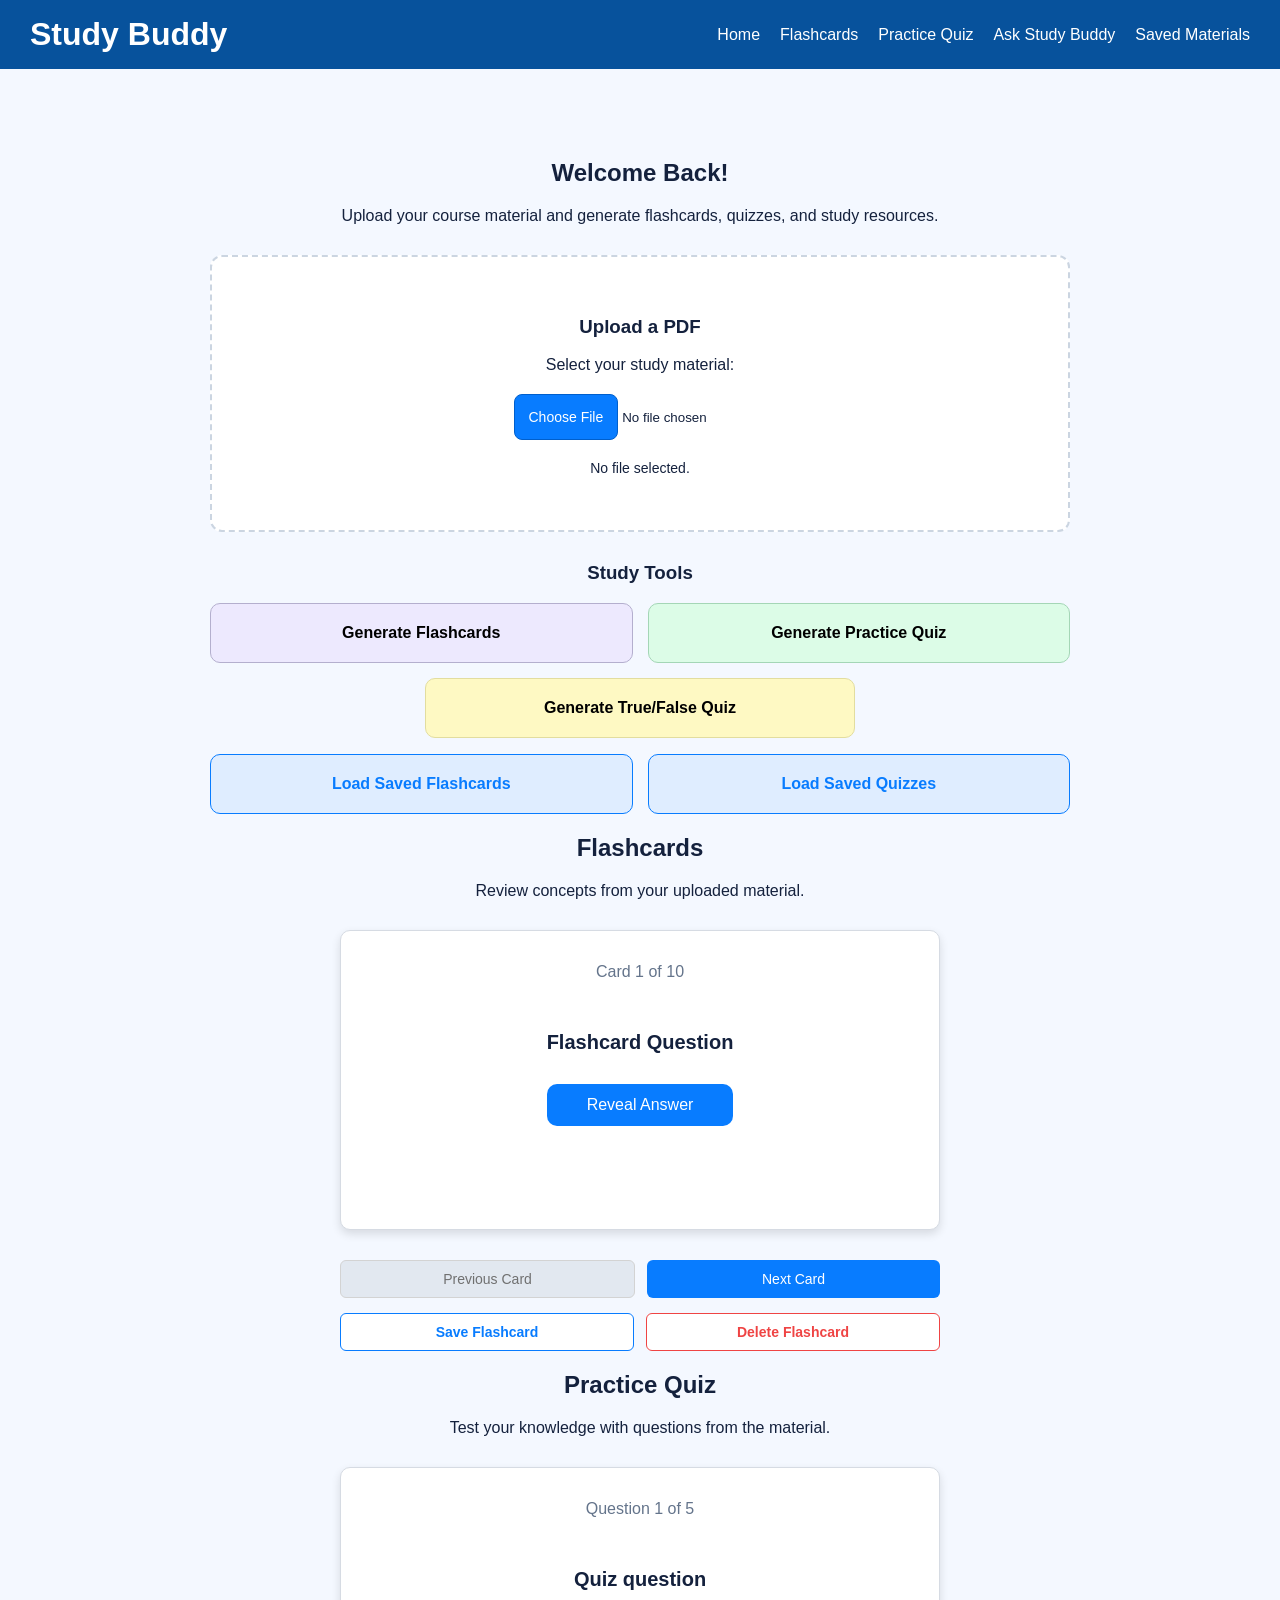
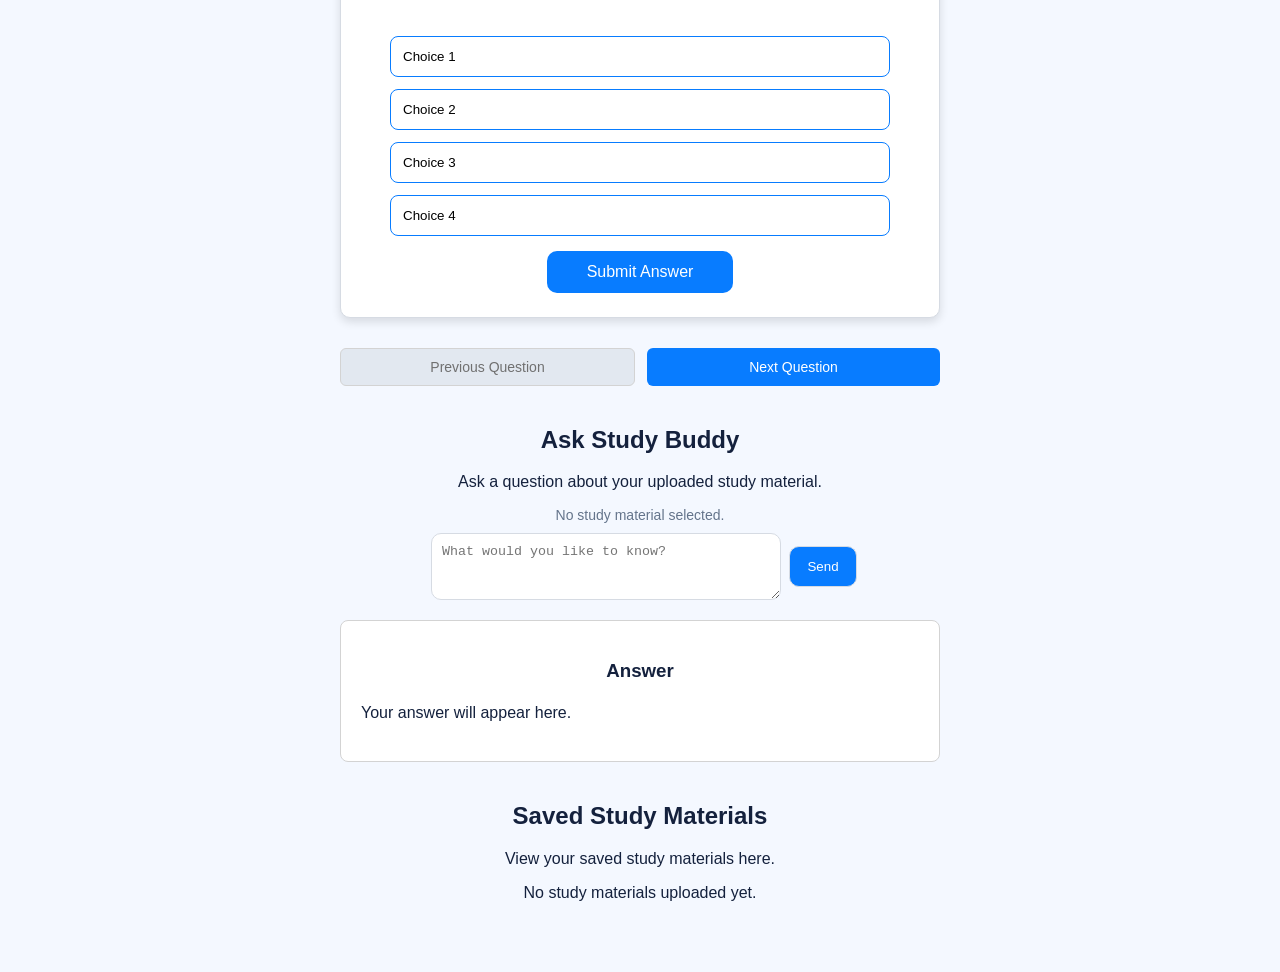
==== frontend/index.html @ 26cb4a02 "updated index, css, and app.js made it so processing section is now hidden and appears when a pdf is" ====
<!DOCTYPE html>
<html lang="en">
<!--Currently coding and testing through Visual Studio, then copying and pasting the working code-->
<!--Let me know how it looks and I'll keep working on it. Will Upload as often as I can-->
<head>
    <meta charset="UTF-8">
    <meta name="viewport"
          content="width=device-width, initial-scale=1.0">
    <title>Study Buddy</title>
    <link rel="stylesheet" href="styles.css">
    <script src="app.js" defer></script>
</head>

<body>
    <header class="site-header">
        <h1>Study Buddy</h1>

        <!--The #pages can be made into actual pages-->
        <nav aria-label="Main navigation">
            <a href="#home">Home</a>
        <a href="#flashcard-section">Flashcards</a>
        <a href="#quiz-section">Practice Quiz</a>
        <a href="#ask-section">Ask Study Buddy</a>
        <a href="#saved">Saved Materials</a>
        </nav>
    </header>

    <main class="dashboard" id="home">
        <h2>Welcome Back!</h2>
        <p>
            Upload your course material and generate
            flashcards, quizzes, and study resources.
        </p>

        <section class="upload-section">
            <h3>Upload a PDF</h3>

            <label for="pdf-upload">
                Select your study material:
            </label>

            <input
                type="file"
                id="pdf-upload"
                accept=".pdf,application/pdf"
            >

            <p id="file-status" role="status">
                No file selected.
            </p>
        </section>
        
        <section hidden id="processing-section">
            <h3>Processing Your PDF</h3>
            <p class="processing-subtitle1">Please wait while we process your document...</p>
            <p class="processing-subtitle2">This may take a few moments depending on the file size.</p>
            <div class="loading-spinner">
              
            </div>
              <ul class="processing-steps">
                <li>
                    Uploading file...
                </li>
                <li>
                    Extracting text from PDF...  
                </li>
                <li>
                    Validating content...
                </li>
                <li>
                    Finalizing...
                </li>
                </ul>
            <button hidden id="cancel-btn" type="button">
                Cancel
            </button>
        </section>

        <section class="study-tools">
            <h3>Study Tools</h3>

            <div class="tool-grid">
                <button id="flashcard-btn">
                    Generate Flashcards
                </button>

                <button id="quiz-btn">
                    Generate Practice Quiz
                </button>

                <button id="truefalse-btn">
                    Generate True/False Quiz
                </button>
            </div>
            <div class="saved-tools">
                <button id="load-flashcards-btn" type="button">
                    Load Saved Flashcards
                </button>

                <button id="load-quizzes-btn" type="button">
                    Load Saved Quizzes
                </button>
            </div>
        </section>

        <section id="flashcard-section">
            <h2>Flashcards</h2>
            <p class="flashcard-subtitle">Review concepts from your uploaded material.</p>
            <div class="flashcard-card">
                <p id="flashcard-count">Card 1 of 10</p>
                <h3 id="flashcard-question">Flashcard Question</h3>
                <p hidden id="flashcard-answer">Flashcard answer</p>
                <button id="reveal-answer-btn" type="button">
                    Reveal Answer
                </button>
            </div>
            <div class="flashcard-navigation">
                <button id="previous-card-btn" type="button">
                    Previous Card
                </button>
                <button id="next-card-btn" type="button">
                    Next Card
                </button>
            </div>
            <div class="flashcard-actions">
                <button id="save-flashcard-btn" type="button">
                    Save Flashcard
                </button>
                <button id="delete-flashcard-btn" type="button">
                    Delete Flashcard
                </button>
            </div>

        </section>

        <section id="quiz-section">
        <h2>Practice Quiz</h2>
        <p>Test your knowledge with questions from the material.</p>
        <div class="quiz-card">
            <p id="quiz-count">Question 1 of 5</p>
            <h3 id="quiz-question">Quiz question</h3>
            <div id="quiz-choices">
            <button class="quiz-choice" type="button">
                Choice 1
            </button>
            <button class="quiz-choice" type="button">
                Choice 2
            </button>
             <button class="quiz-choice" type="button">
                Choice 3
            </button>
            <button class="quiz-choice" type="button">
                Choice 4
            </button>
            </div>
            <button id="submit-quiz-btn" type="button">
                Submit Answer
            </button>
            <p hidden role ="status" id="quiz-feedback">Feedback</p>
        </div>
        <div class="quiz-navigation">
          <button id="previous-question-btn" type="button">
                Previous Question
            </button>
             <button id="next-question-btn" type="button">
                Next Question
            </button>
            </div>
    </section>


<section id="ask-section" class="question-section">
        <h2>Ask Study Buddy</h2>
        <p>Ask a question about your uploaded study material.</p>

        <input 
            type="hidden"
            id="question-material-id"  
            />

        <p id="selected-material-name" role="status">
          No study material selected.
        </p>
        <div class="question-controls">
        <label for="student-question"> </label>
        <textarea
          id="student-question"
          maxlength="2000"
          rows="3"
          placeholder="What would you like to know?"
        ></textarea>
        <button id="ask-btn" type="button">
            Send
        </button>
        </div>
        <p id="question-status" role="status"></p>
        <div class="answer-box">
          <h3>Answer</h3>
          <p id="question-answer">Your answer will appear here.</p>
        </div>
      </section>

      <section id="saved">
        <h2>Saved Study Materials</h2>
        <p>View your saved study materials here.</p>
        <div id="saved-materials-list">
          <p>No study material uploaded yet.</p>
            <button class="open-material-btn" type="button">
              Open Material
            </button>
            <button class="delete-material-btn" type="button">
              Delete Material
            </button>
          </div>
      </section>
    </main>
</body>
</html>
<!--Add sources for html, css, javascript. Source: web design textbook, book: "Coding All-in-One For Dummies", book: "Modern Web Development", website: GeeksforGeeks- HTML, CSS..., MDN web docs, Jakarta EE-->
---- frontend/styles.css ----
* {
    box-sizing: border-box;
}

body {
    margin: 0;
    font-family: Arial, sans-serif;
    background-color: #f4f8ff;
    color: #14213d;
}

/* Login and sign-in page */

.auth-page{
    display: flex;
    text-align: center;
    justify-content: center;
    align-items: center;
    height: 100vh;
    
}
.auth-shell{
    display: flex;
    flex-direction: column;
    justify-content: center;
    align-items: center;
    width: 100%;
    max-width: 1000px;
    padding: 0 20px;
    gap: 50px;
    
}
.auth-card{
    border: 1px solid #d6dbe3;
    background-color: white;
    border-radius: 10px;
    width: 400px;
    max-width: 100%;
    padding: 30px;
    text-align: center;
    box-shadow: 0 4px 10px rgba(0, 0, 0, 0.12);
}
.field{
    display: flex;
    flex-direction: column;
    padding: 16px 0;
    text-align: left;
    width: 100%;
    gap: 6px;
}
.hidden{
    display: none;
}
.field input {
    border: 1px solid #d6dbe3;
    background-color: white;
    border-radius: 10px;
    width: 100%;
    padding: 12px;
}
.password-row{
    display: flex;
    align-items: center;
    gap: 8px;
}
#password{
    border: 1px solid #d6dbe3;
    background-color: white;
    border-radius: 10px;
    flex: 1;
    padding: 12px;
}
.show-password{
    border: 1px solid #d6dbe3;
    background-color: white;
    border-radius: 10px;
    padding: 12px;
    cursor: pointer;
}
.show-password:hover{
    border: 1px solid #bcc1c8;
    background-color: #e2e8f0;
}
.primary-button{
    padding: 12px 40px;
    border: none;
    border-radius: 10px;
    background-color: #087cff;
    color: white;
    font-size: 16px;
    width: 100%;
    cursor: pointer;
}
.primary-button:hover{
    background-color: #076ce0;
    color: rgb(222, 222, 222);
}
.text-link{
    border: none;
    background-color: white;
    color: #087cff;
    cursor: pointer;
    font-size: 16px;
    padding: 0px;
}
.text-link:hover{
    text-decoration: underline;
}

/* Header and navigation */

.site-header {
    background-color: #07529c;
    color: white;
    padding: 16px 30px;

    display: flex;
    justify-content: space-between;
    align-items: center;
    flex-wrap: wrap;
    gap: 16px;
}

.site-header h1 {
    margin: 0;
}

nav {
    display: flex;
    gap: 20px;
    flex-wrap: wrap;
}

nav a {
    color: white;
    text-decoration: none;
}

nav a:hover {
    text-decoration: underline;
}

/* Main dashboard */

.dashboard {
    max-width: 900px;
    margin: 50px auto;
    padding: 20px;
    text-align: center;
}

.upload-section {
    background-color: white;
    border: 2px dashed #cbd5e1;
    border-radius: 12px;
    padding: 40px 20px;
    margin-top: 30px;
}
#pdf-upload::file-selector-button {
    background-color: #087cff;
    color: white;
    border: 1px solid #005fcc;
    border-radius: 8px;
    padding: 14px;
    font-size: 14px;
    cursor: pointer;
}
#pdf-upload::file-selector-button:hover {
    background-color: #005fcc;
    color: rgb(224, 224, 224);
}
#pdf-upload {
    display: block;
    margin: 20px auto;
    max-width: 100%;
}


/* Processing PDF Section */
#processing-section {
    background-color: white;
    border: 1px solid lightgray;
    border-radius: 8px;
    padding: 24px;
    max-width: 600px;
    margin: 20px auto;
    box-shadow: 0 4px 10px rgba(0, 0, 0, 0.12);
}
#processing-section p{
    margin: 6px;
}
.processing-subtitle1{
    font-size: 16px;
    color: black;
}
.processing-subtitle2{
    font-size: 14px;
    color: rgb(121, 121, 121);
}
.processing-steps{
    list-style-type: none;
    background-color: #f1f5f9;
    padding: 14px;
    border-radius: 8px;
    max-width: 400px;
    margin: 20px auto;
}
.processing-steps li {
    margin-bottom: 10px;
    padding: 8px;
}
#cancel-btn{
    padding: 12px 36px;
    font-weight: bold;
    font-size: 14px;
    border: #93c5fd solid 2px;
    border-radius: 6px;
    background-color: #eff6ff;
    color: #087cff;
    cursor: pointer;
}
#cancel-btn:hover{
    border: #85b1e5 solid 2px;
    background-color: #c3cedc;
    color: #0a68d2;
}

/* Study tool buttons */

.study-tools {
    margin-top: 30px;
}

.tool-grid {
    display: grid;
    grid-template-columns: repeat(2, 1fr);
    gap: 15px;
}

.tool-grid button {
    padding: 20px;
    border-radius: 10px;
    font-size: 16px;
    cursor: pointer;
}

.saved-tools {
    display: grid;
    grid-template-columns: repeat(2, 1fr);
    gap: 15px;
}
.saved-tools button {
    padding: 20px;
    border: none;
    border-radius: 10px;
    background-color: #dfedff;
    border: 1px solid #087cff;
    color: #087cff;
    font-size: 16px;
    font-weight: bold;
    cursor: pointer;
    margin-top: 16px;
}
.saved-tools button:hover {
    background-color: #b2c5df;
    color: #066ce1;
}
#flashcard-btn{
    background-color: #ede9fe;
    border: 1px solid #b4afce;
    color: rgb(0, 0, 0);
    font-weight: bold;
}
#flashcard-btn:hover{
    background-color: rgb(200, 194, 225);
    color: rgb(61, 61, 61);
}
#quiz-btn{
    background-color: #dcfce7;
    border: 1px solid #a4d6b6;
    color: black;
    font-weight: bold;
}
#quiz-btn:hover{
    background-color: #add4bb;
    color: rgb(61, 61, 61);
}
#truefalse-btn{
    grid-column: 1 / -1;
    justify-self: center;
    width: 50%;
    background-color: #fef9c3;
    border: 1px solid #e2dd9f;
    color: black;
    font-weight: bold;
}
#truefalse-btn:hover{
    background-color: #e1db9c;
    color: rgb(61, 61, 61);
}


/* Disabled study tools*/
.tool-grid button:disabled{
    background-color: #cbd5e1;
    color: #64748b;
    cursor: not-allowed;
}

#file-status{
    font-size: 14px;
    margin-top: 15px;

/*Flashcard Interface and Buttons*/
}
.flashcard-card{
    background-color: white;
    border: 1px solid #d6dbe3;
    border-radius: 10px;
    box-shadow: 0 4px 10px rgba(0, 0, 0, 0.12);
    padding: 24px;
    margin: 30px auto;
    max-width: 600px;
    min-height: 300px;
    display: flex;
    flex-direction: column;
    align-items: center;
    justify-content: flex-start;
}
#flashcard-count{
    font-size: 16px;
    color: #64748b;
    margin: 8px 0 20px;
}
#flashcard-question{
    font-size: 20px;
    margin: 30px 20px;
    text-align: center;
    max-width: 100%;
    overflow-wrap: break-word;
    padding: 0 15px;
}
#reveal-answer-btn {
    padding: 12px 40px;
    border: none;
    border-radius: 10px;
    background-color: #087cff;
    color: white;
    font-size: 16px;
    cursor: pointer;
}
#reveal-answer-btn:hover{
    background-color: #0767d4;
    color: rgb(203, 203, 203);
}
.flashcard-navigation{
    display: flex;
    gap: 12px;
    max-width: 600px;
    margin: 15px auto 0;
    width: 100%;
}
.flashcard-navigation button{
    flex: 1;
    padding: 10px 16px;
    border-radius: 6px;
    font-size: 14px;
    cursor: pointer;
}
#previous-card-btn{
    background-color: #e2e8f0;
    color: rgb(112, 112, 112);
    border: 1px solid lightgray;
}
#previous-card-btn:hover{
    background-color: #bbc0c7;
}
#next-card-btn{
    background-color: #087cff;
    color: white;
    border: none;
}
#next-card-btn:hover{
    background-color: #086bdd;
    color: rgb(206, 204, 204);
}
.flashcard-actions{
    display: flex;
    gap: 12px;
    max-width: 600px;
    margin: 15px auto 0;
    width: 100%;
}
.flashcard-actions button{
    flex: 1;
    padding: 10px 16px;
    border-radius: 6px;
    font-size: 14px;
    cursor: pointer;
}
#save-flashcard-btn{
    background-color: white;
    color:#087cff;
    border: #087cff solid 1px;
    font-weight: bold;
}
#save-flashcard-btn:hover{
    background-color: #087cff;
    color: white;
    border: #076ee3 solid 1px;
}
#delete-flashcard-btn{
    background-color: white;
    color: #ef4444;
    border: #ef4444 solid 1px;
    font-weight: bold;
}
#delete-flashcard-btn:hover{
    background-color: #ef4444;
    color: white;
    border: #ce3d3d solid 1px;
}

/* Quiz Interface and Buttons */

.quiz-card{
    background-color: white;
    border: 1px solid #d6dbe3;
    border-radius: 10px;
    box-shadow: 0 4px 10px rgba(0, 0, 0, 0.12);
    padding: 24px;
    margin: 30px auto;
    max-width: 600px;
    min-height: 300px;
    display: flex;
    flex-direction: column;
    align-items: center;
    justify-content: flex-start;
}
#quiz-count{
    font-size: 16px;
    color: #64748b;
    margin: 8px 0 20px;
}
#quiz-question{
    font-size: 20px;
    margin: 30px 20px;
    text-align: center;
    max-width: 100%;
    overflow-wrap: break-word;
    padding: 0 15px;
}
#quiz-choices{
    display: flex;
    flex-direction: column;
    gap: 12px;
    max-width: 600px;
    margin: 15px auto 0;

}
#submit-quiz-btn {
    padding: 12px 40px;
    border: none;
    border-radius: 10px;
    background-color: #087cff;
    color: white;
    font-size: 16px;
    cursor: pointer;
    margin: 15px auto 0;
}
#submit-quiz-btn:hover{
    color: rgb(218, 218, 218);
    background-color: #086ad8;
}
.quiz-navigation{
    display: flex;
    gap: 12px;
    max-width: 600px;
    margin: 15px auto 0;
    width: 100%;
}
.quiz-navigation button{
    flex: 1;
    padding: 10px 16px;
    border-radius: 6px;
    font-size: 14px;
    cursor: pointer;
}
#next-question-btn{
    background-color: #087cff;
    color: white;
    border: none;
}
#next-question-btn:hover{
    background-color: #086bdd;
    color: rgb(206, 204, 204);
}
#previous-question-btn{
    background-color: #e2e8f0;
    color: rgb(112, 112, 112);
    border: 1px solid lightgray;
}
#previous-question-btn:hover{
    background-color: #bbc0c7;
}

/* Quiz choices section */
.quiz-choice{
    background-color: white;
    border: 1px solid #087cff;
    border-radius: 8px;
    width: 100%;
    text-align: left;
    padding: 12px;
    cursor: pointer;
    
}
.quiz-choice:hover{
    background-color: #eff6ff;
}
.quiz-choice.selected{
    background-color: #087cff;
    color: white;
}
#quiz-feedback{
/* add correct and incorrect class on joses branch for .js */
}
#quiz-feedback.correct{
    background-color: #dcfce7;
    color: #166534;
    border: 1px solid #22c55e;
    padding: 12px;
    border-radius: 8px;
}
#quiz-feedback.incorrect{
    background-color: #fee2e2;
    color: #991b1b;
    border: 1px solid #ef4444;
    padding: 12px;
    border-radius: 8px;
}
#quiz-choices{
    width: 100%;
    max-width: 500px;
}

/* Ask Study Buddy Interface */

#ask-section{
    padding: 20px;
}
#selected-material-name{
    color: #64748b;
    font-size: 14px;
    margin: 10px 0;
}
#student-question {
    background-color: white;
    border: 1px solid #d6dbe3;
    border-radius: 10px;
    padding: 10px;
    width: 350px;
    min-height: 50px;
}
#ask-btn{
    background-color: #087cff;
    color: white;
    border: 1px solid #d6dbe3;
    border-radius: 10px;
    padding: 12px;
    width: 68px;
    min-height: 10px;
    align-items: center;
    text-align: center;
    display: flex;
    justify-content: center;
    cursor: pointer;
}
#ask-btn:hover{
    background-color: #086bdd;
    color: rgb(206, 204, 204);
}
.question-controls{
    align-items: center;
    text-align: center;
    display: flex;
    justify-content: center;
    gap: 8px;
}
.answer-box{
    background-color: white;
    border: 1px solid lightgray;
    border-radius: 8px;
    padding: 20px;
    width: 100%;
    max-width: 600px;
    margin: 20px auto 0 auto;
}
#question-answer{
    line-height: 1.5;
    overflow-wrap: break-word;
    text-align: left;
}

/* Saved Material Section */

#saved-materials-list{
    display: grid;
    grid-template-columns: auto;
    gap: 15px;
}
.saved-material {
    background-color: white;
    border: 1px solid #d6dbe3; 
    border-radius: 10px;
    padding: 20px;
    box-shadow: 0 4px 10px rgba(0, 0, 0, 0.12);
    text-align: left;
}
.saved-material button + button { /* adds a gap betwn the two buttons */
    margin-left: 8px;
}
.open-material-btn{
    background-color: #087cff;
    color: white;
    border: 1px solid #087cff;
    border-radius: 10px;
    padding: 14px;
    cursor: pointer;
}
.open-material-btn:hover{
    background-color: #086bdd;
    color: rgb(206, 204, 204);
}
.delete-material-btn{
    background-color: #ffffff;
    color: rgb(255, 0, 0);
    border: 1px solid rgb(255, 0, 0);
    border-radius: 10px;
    padding: 14px;
    cursor: pointer;
}
.delete-material-btn:hover{
    background-color: #dddddd;
    color: rgb(221, 1, 1);
}

/* Error message */
.error-message {
    background-color: #fee2e2;
    color: #991b1b;
    border: 1px solid #ef4444;
    padding: 12px;
    border-radius: 8px;
    margin-top: 12px;
}

/* Smaller screens */

@media (max-width: 600px) {
    .tool-grid {
        grid-template-columns: 1fr;
    }

    .dashboard {
        margin: 20px auto;
    }
}
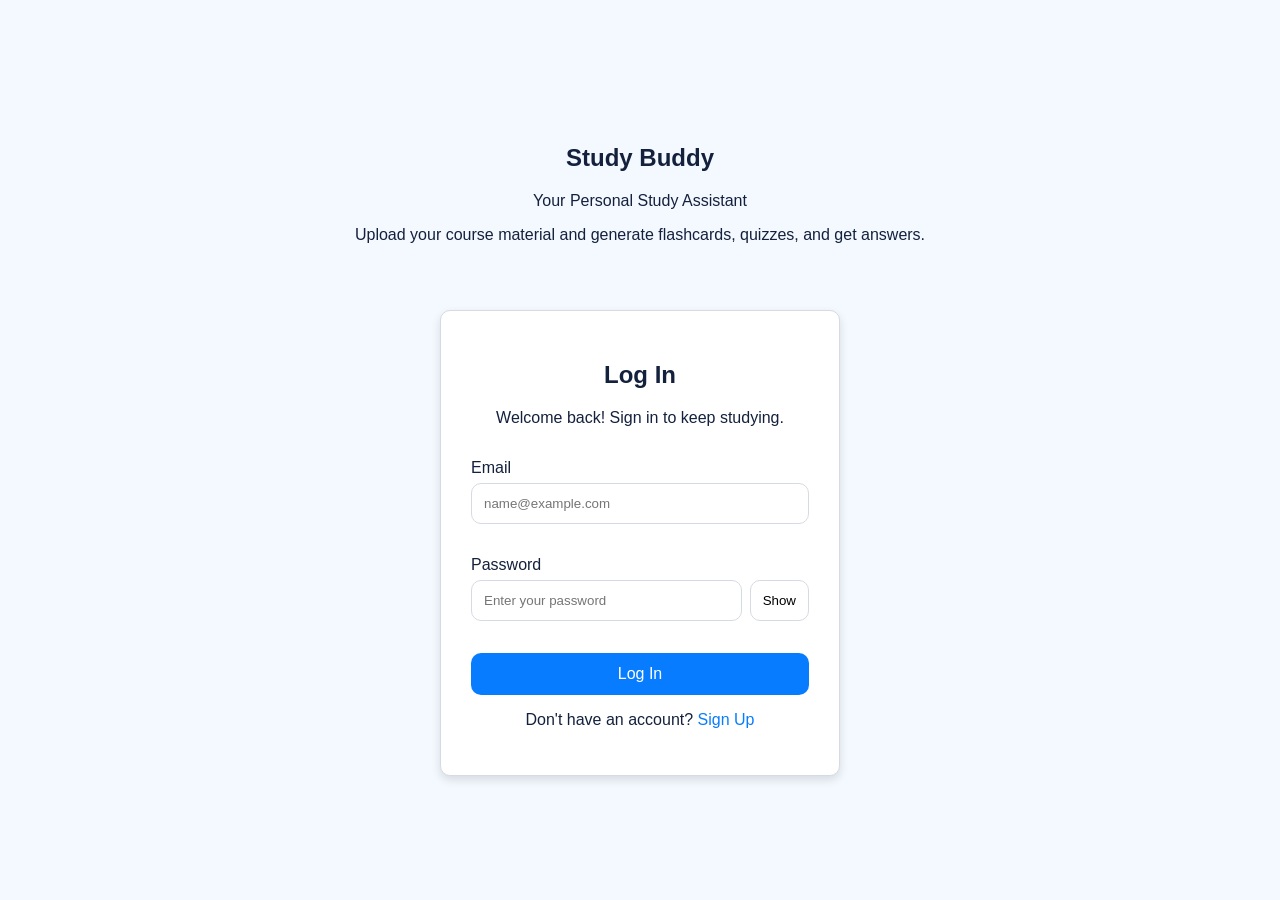
==== commit 436d2cce: "feat: change to select material" ====
--- a/frontend/index.html
+++ b/frontend/index.html
@@ -206,7 +206,7 @@
         <div id="saved-materials-list">
           <p>No study material uploaded yet.</p>
             <button class="open-material-btn" type="button">
-              Open Material
+              Select Material
             </button>
             <button class="delete-material-btn" type="button">
               Delete Material
--- a/frontend/styles.css
+++ b/frontend/styles.css
@@ -310,9 +310,9 @@
 #file-status{
     font-size: 14px;
     margin-top: 15px;
+}
 
 /*Flashcard Interface and Buttons*/
-}
 .flashcard-card{
     background-color: white;
     border: 1px solid #d6dbe3;
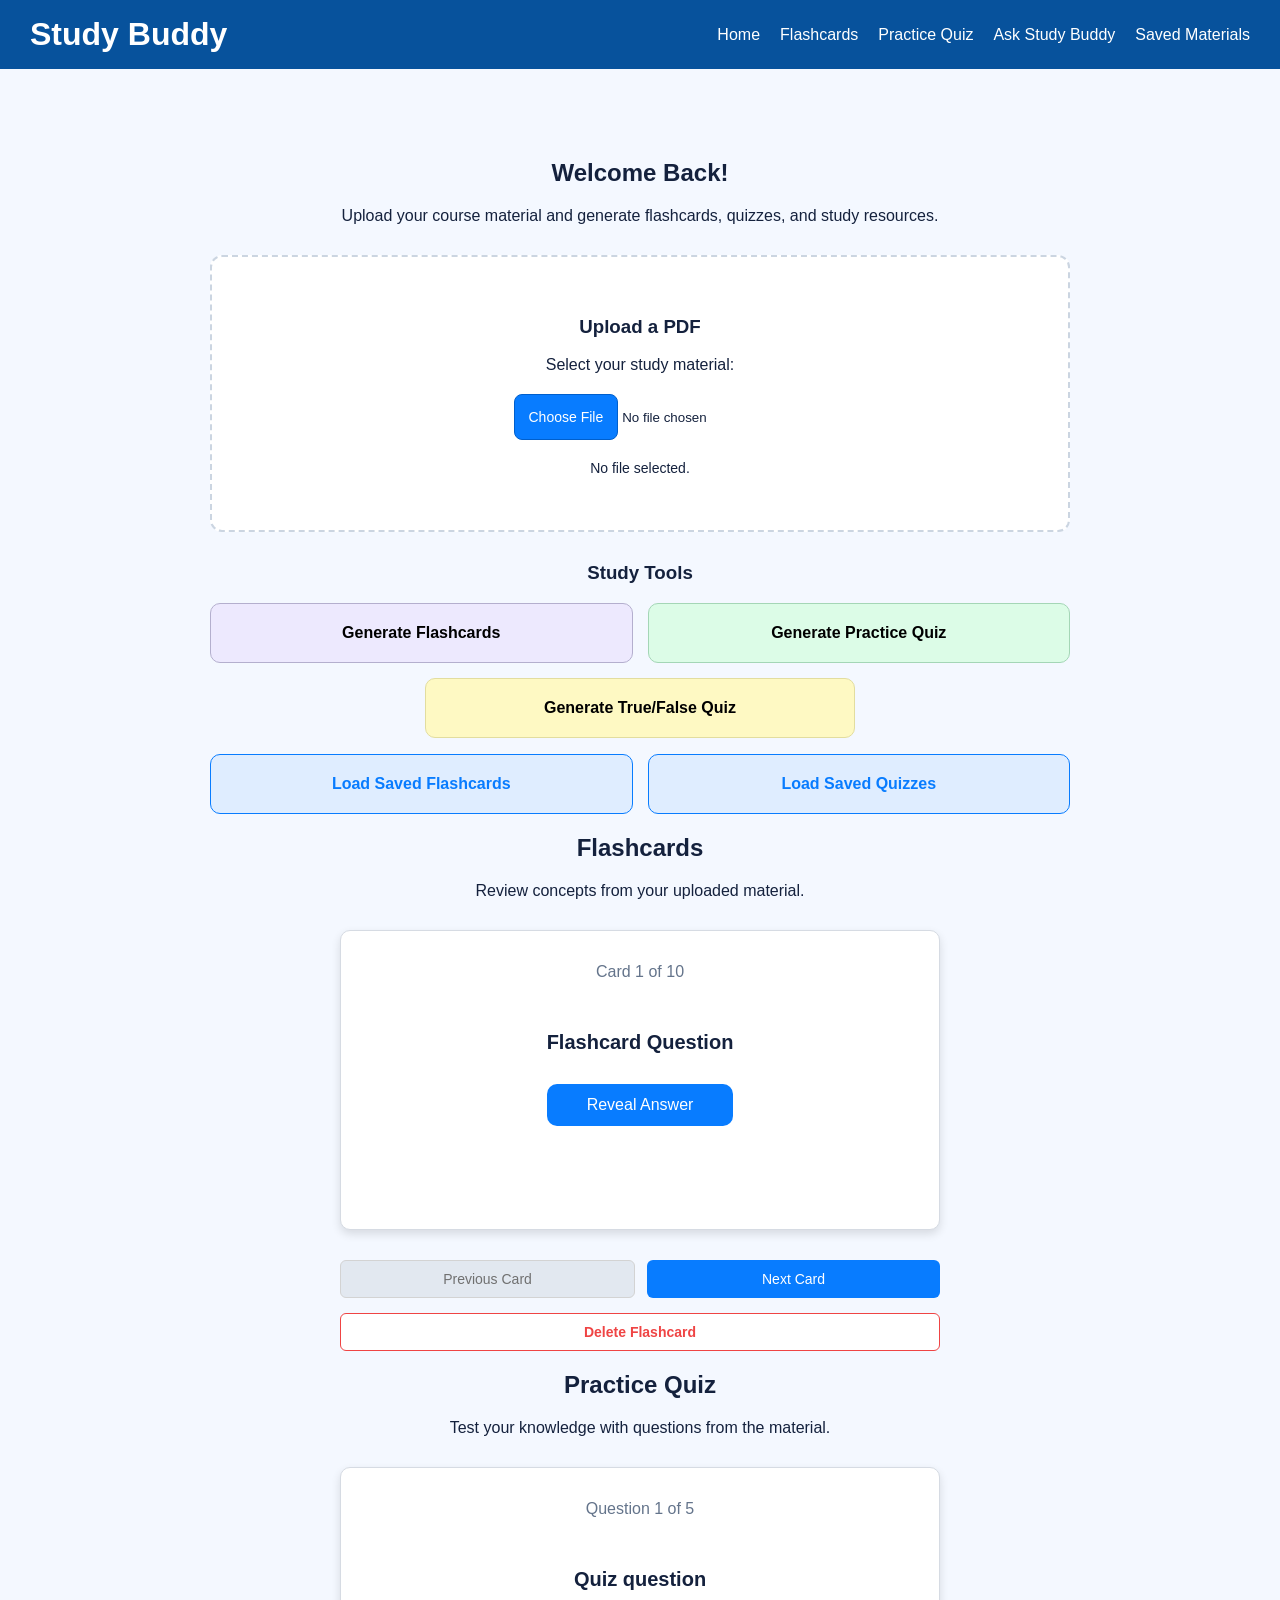
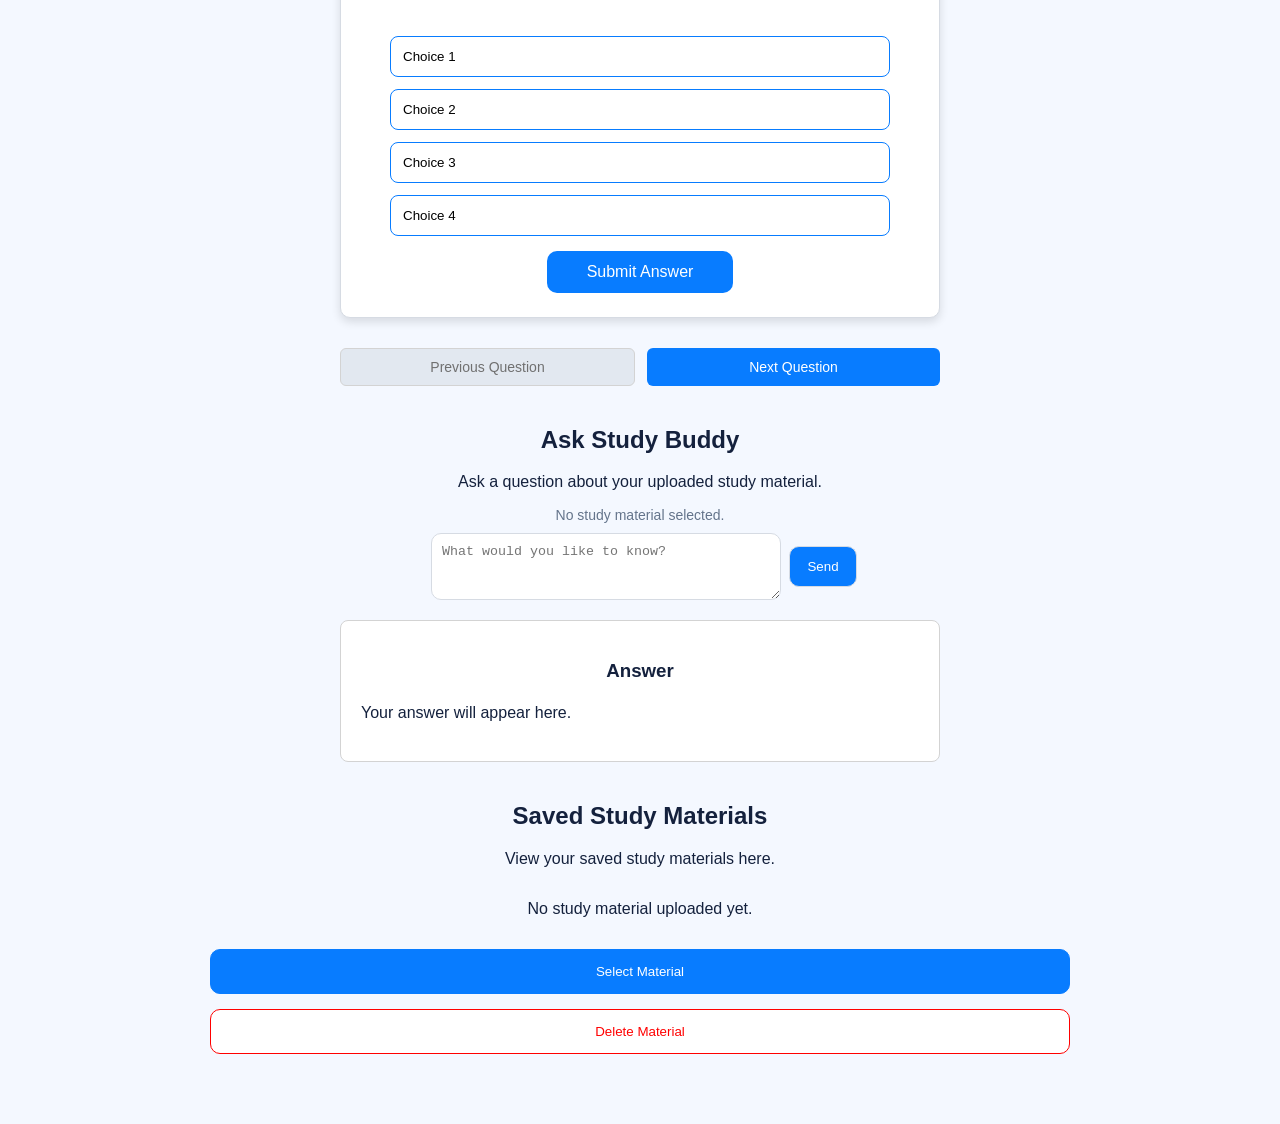
==== commit 86f9a613: "adding material id for saves" ====
--- a/frontend/index.html
+++ b/frontend/index.html
@@ -123,9 +123,9 @@
                 </button>
             </div>
             <div class="flashcard-actions">
-                <button id="save-flashcard-btn" type="button">
+             <!--  <button id="save-flashcard-btn" type="button">
                     Save Flashcard
-                </button>
+                </button> -->
                 <button id="delete-flashcard-btn" type="button">
                     Delete Flashcard
                 </button>
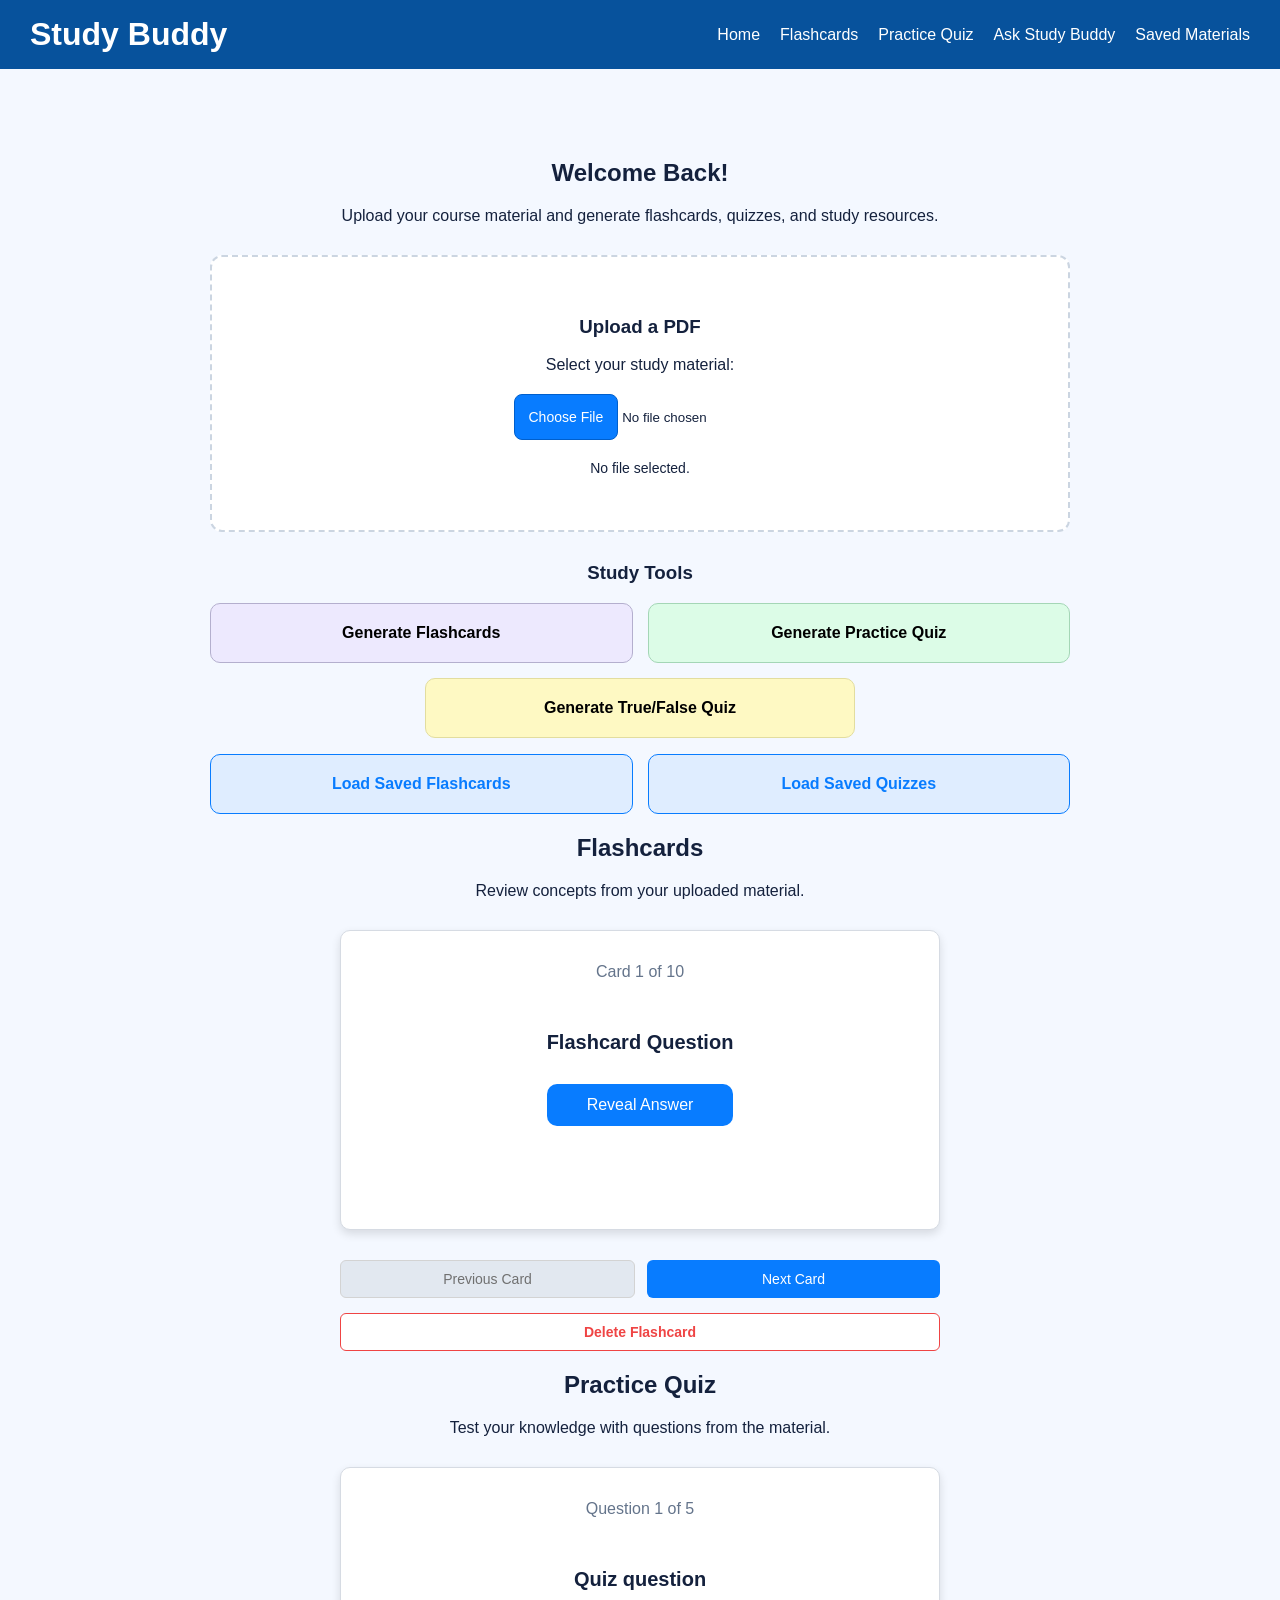
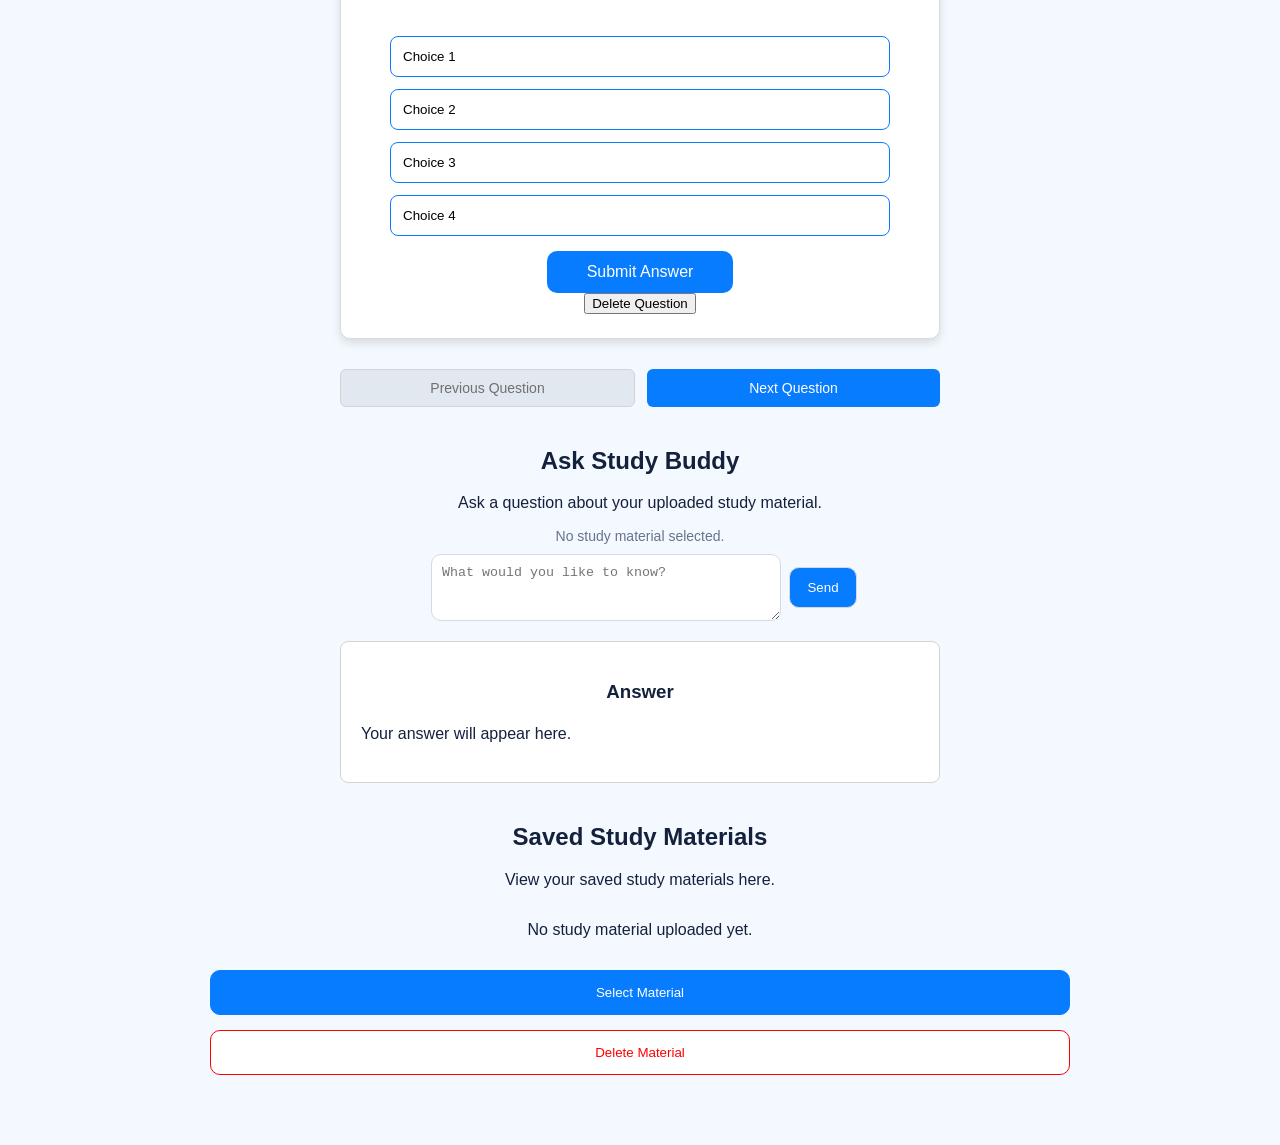
==== commit 8620fbb1: "updated delete quiz button inidividual quizzes can now be deleted" ====
--- a/frontend/index.html
+++ b/frontend/index.html
@@ -155,6 +155,9 @@
             </div>
             <button id="submit-quiz-btn" type="button">
                 Submit Answer
+            </button>
+            <button id="delete-question-btn" type="button">
+                Delete Question
             </button>
             <p hidden role ="status" id="quiz-feedback">Feedback</p>
         </div>
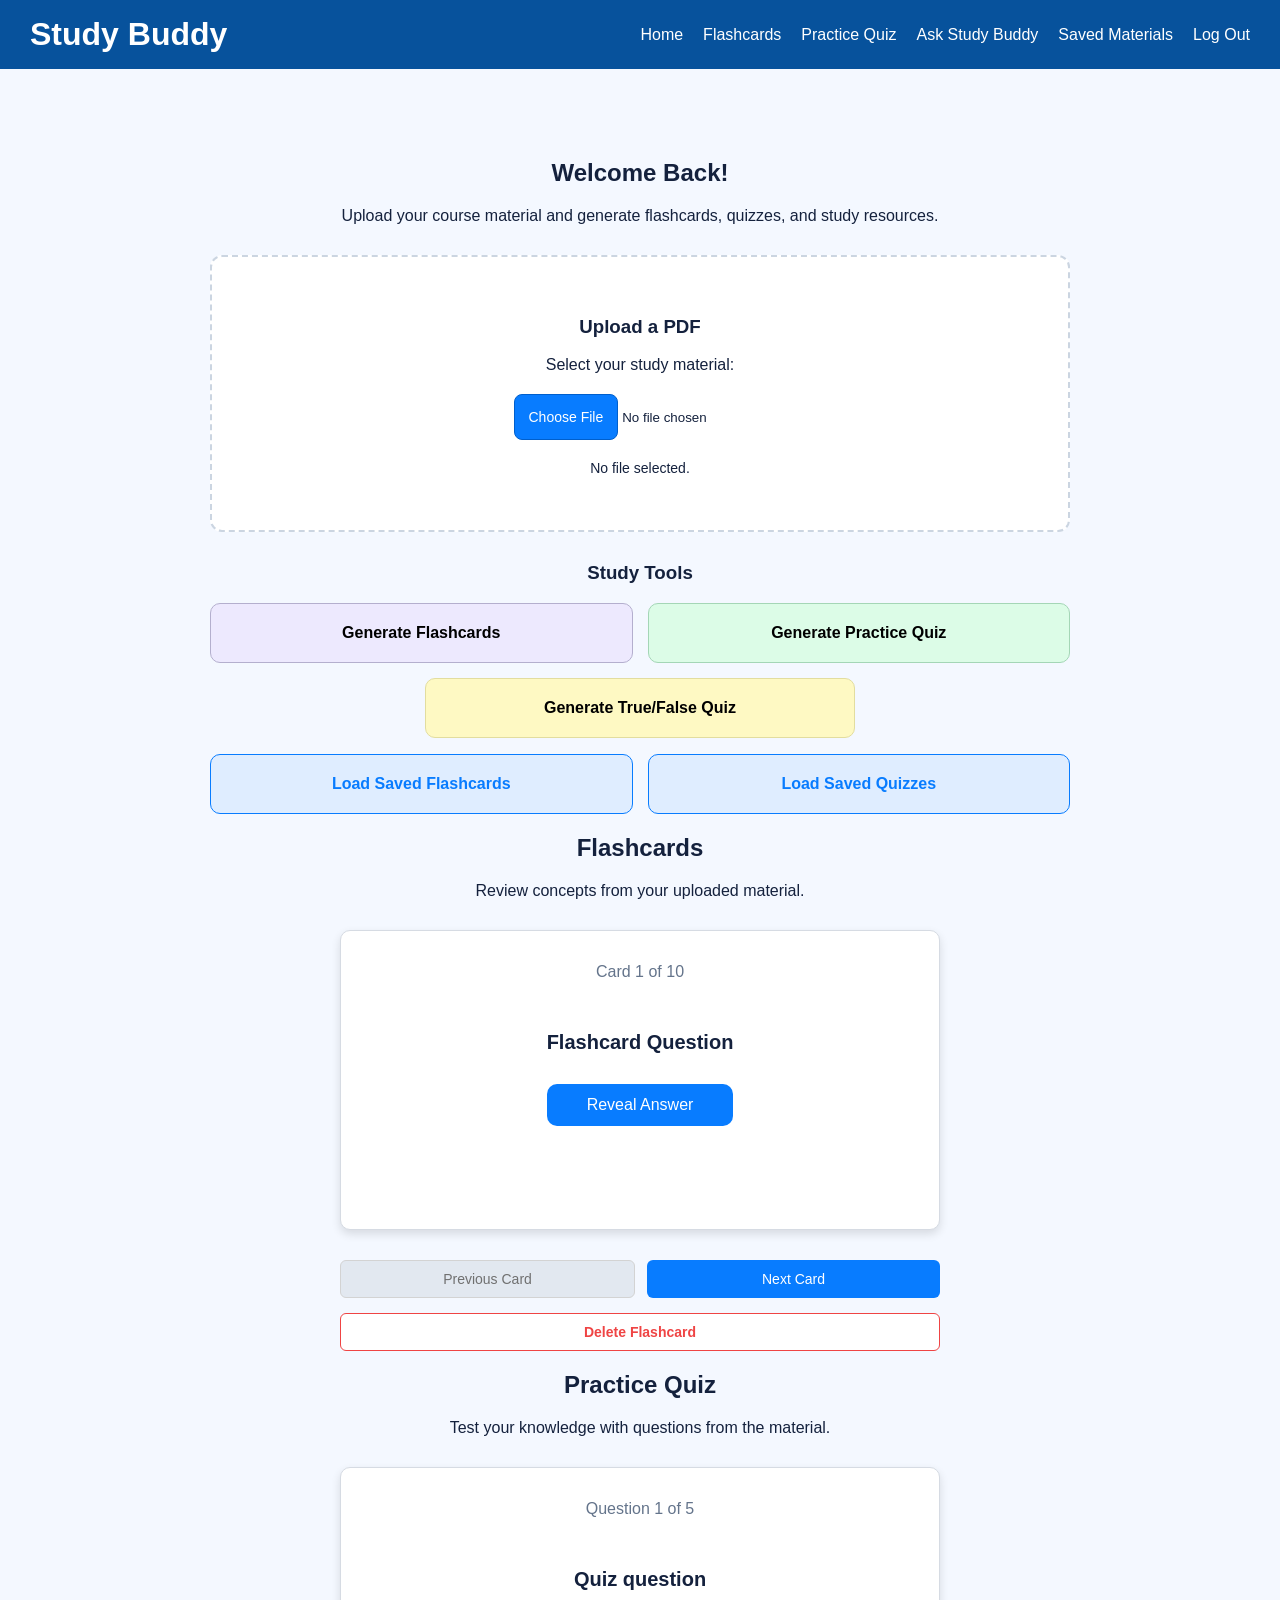
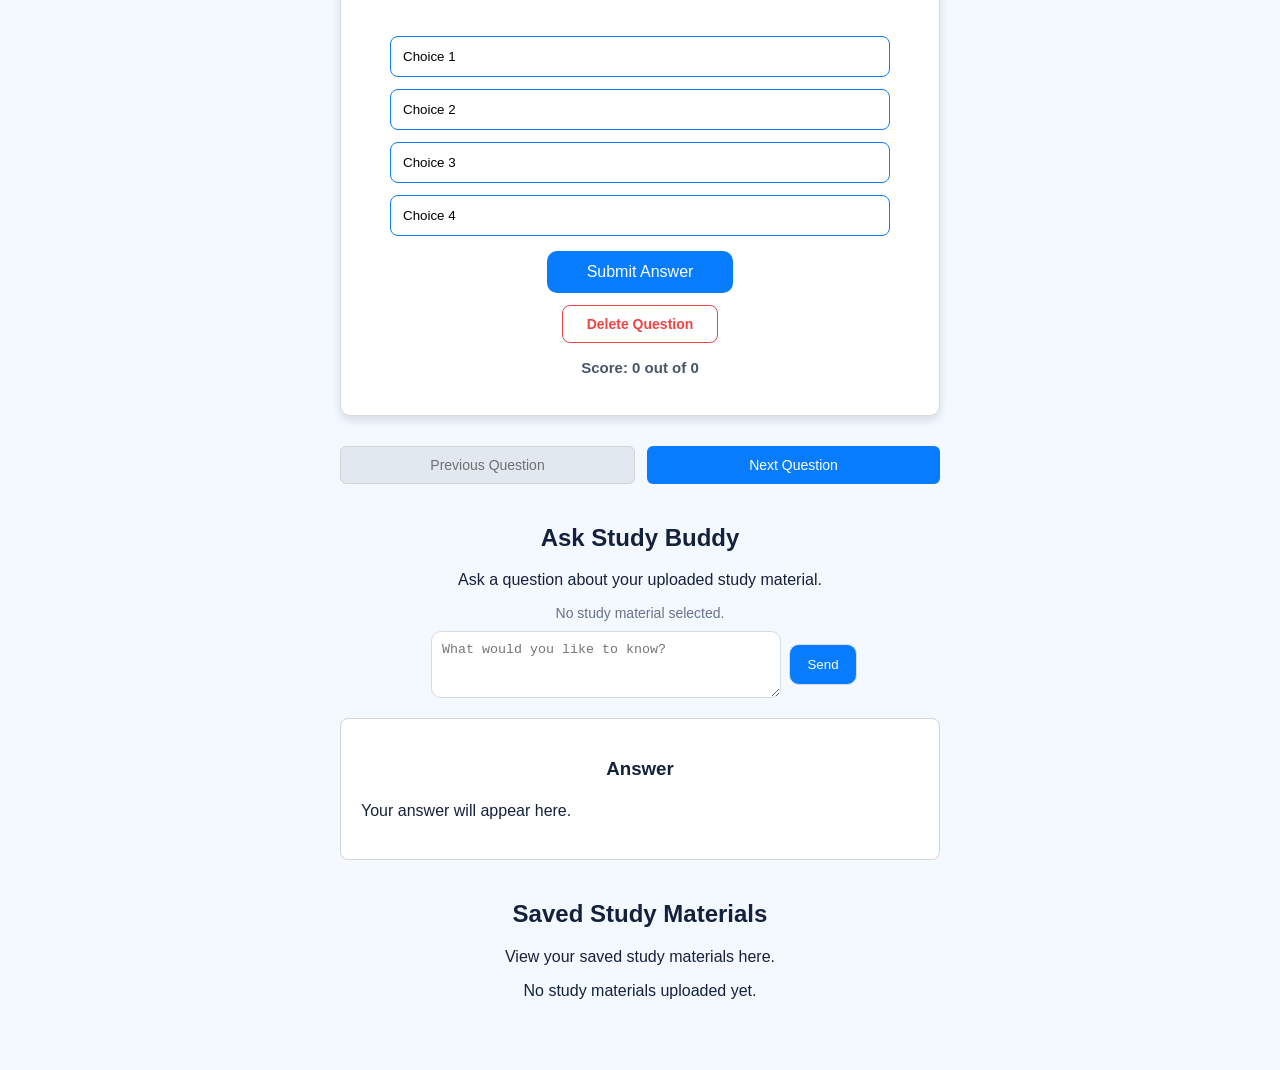
==== commit 2caddebd: "added functional logout button" ====
--- a/frontend/index.html
+++ b/frontend/index.html
@@ -22,6 +22,9 @@
         <a href="#quiz-section">Practice Quiz</a>
         <a href="#ask-section">Ask Study Buddy</a>
         <a href="#saved">Saved Materials</a>
+        <button id="logout-btn" type="button">
+            Log Out
+        </button>
         </nav>
     </header>
 
@@ -160,6 +163,9 @@
                 Delete Question
             </button>
             <p hidden role ="status" id="quiz-feedback">Feedback</p>
+            <p id="quiz-score" role="status">
+                Score: 0 out of 0
+            </p>
         </div>
         <div class="quiz-navigation">
           <button id="previous-question-btn" type="button">
--- a/frontend/styles.css
+++ b/frontend/styles.css
@@ -137,6 +137,24 @@
 }
 
 nav a:hover {
+    text-decoration: underline;
+}
+nav a, #logout-btn {
+    color: white;
+    background: none;
+    text-decoration: none;
+    border: none;
+    font-size: inherit;
+    padding: 0;
+    margin: 0;
+    align-items: center;
+    display: inline-flex;
+    height: 24px;
+    line-height: 1;
+    cursor: pointer;
+}
+
+#logout-btn:hover {
     text-decoration: underline;
 }
 
@@ -416,9 +434,8 @@
     font-weight: bold;
 }
 #delete-flashcard-btn:hover{
-    background-color: #ef4444;
-    color: white;
-    border: #ce3d3d solid 1px;
+    background-color: #fee2e2;
+    color: #b91c1c;
 }
 
 /* Quiz Interface and Buttons */
@@ -503,6 +520,29 @@
 #previous-question-btn:hover{
     background-color: #bbc0c7;
 }
+#delete-question-btn {
+    background-color: white;
+    color: #ef4444;
+    border: #ef4444 solid 1px;
+    border-radius: 8px;
+    font-weight: bold;
+    margin-top: 12px;
+    padding: 10px 24px;
+    font-size: 14px;
+    cursor: pointer;
+}
+
+#delete-question-btn:hover {
+    background-color: #fee2e2;
+    color: #b91c1c;
+}
+
+#quiz-score {
+    margin-top: 16px;
+    color: #475569;
+    font-size: 15px;
+    font-weight: bold;
+}
 
 /* Quiz choices section */
 .quiz-choice{
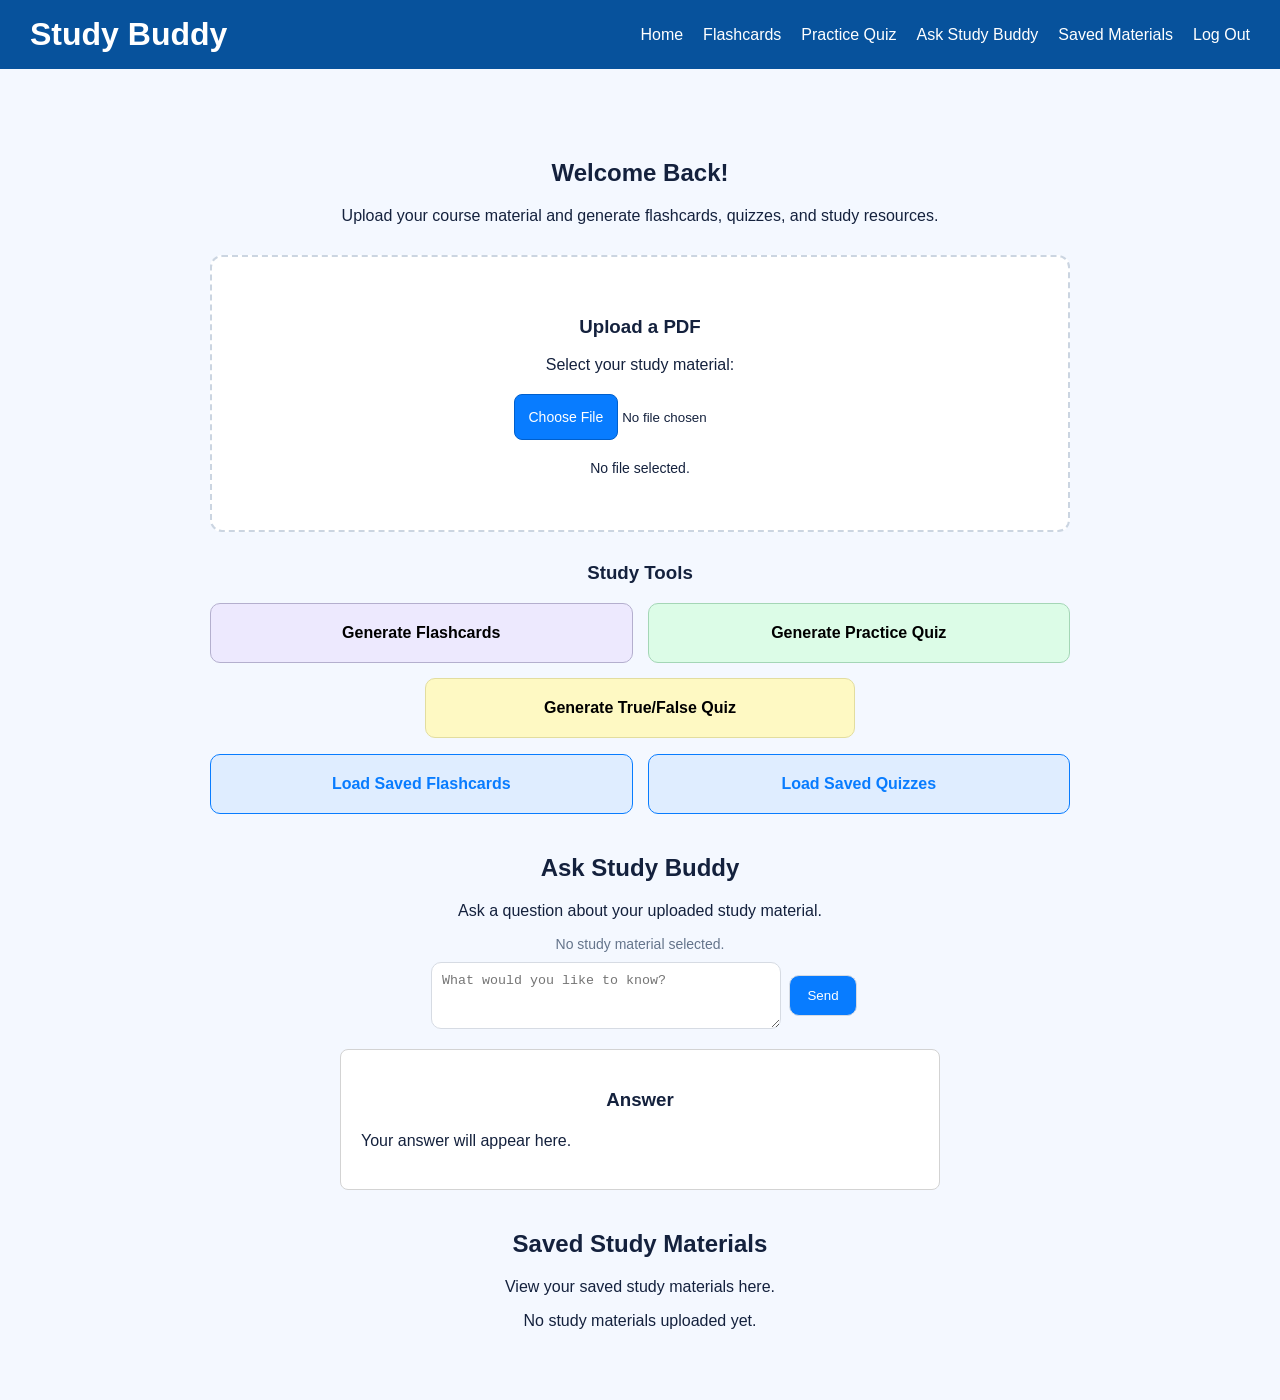
==== commit 237c530d: "put everything into separate tabs" ====
--- a/frontend/index.html
+++ b/frontend/index.html
@@ -28,7 +28,8 @@
         </nav>
     </header>
 
-    <main class="dashboard" id="home">
+    <main class="dashboard">
+        <section id="home" class="tab-panel">
         <h2>Welcome Back!</h2>
         <p>
             Upload your course material and generate
@@ -105,14 +106,14 @@
                 </button>
             </div>
         </section>
-
-        <section id="flashcard-section">
+</section>
+        <section id="flashcard-section" class="tab-panel">
             <h2>Flashcards</h2>
             <p class="flashcard-subtitle">Review concepts from your uploaded material.</p>
             <div class="flashcard-card">
-                <p id="flashcard-count">Card 1 of 10</p>
-                <h3 id="flashcard-question">Flashcard Question</h3>
-                <p hidden id="flashcard-answer">Flashcard answer</p>
+                <p id="flashcard-count">No flashcards available.</p>
+                <h3 id="flashcard-question">No flashcard material has been uploaded or selected.</h3>
+                <p hidden id="flashcard-answer"></p>
                 <button id="reveal-answer-btn" type="button">
                     Reveal Answer
                 </button>
@@ -136,25 +137,16 @@
 
         </section>
 
-        <section id="quiz-section">
+        <section id="quiz-section" class="tab-panel">
         <h2>Practice Quiz</h2>
         <p>Test your knowledge with questions from the material.</p>
         <div class="quiz-card">
-            <p id="quiz-count">Question 1 of 5</p>
-            <h3 id="quiz-question">Quiz question</h3>
+            <p id="quiz-count">No quiz available.</p>
+            <h3 id="quiz-question">No quiz material has been uploaded or selected.</h3>
             <div id="quiz-choices">
-            <button class="quiz-choice" type="button">
-                Choice 1
-            </button>
-            <button class="quiz-choice" type="button">
-                Choice 2
-            </button>
-             <button class="quiz-choice" type="button">
-                Choice 3
-            </button>
-            <button class="quiz-choice" type="button">
-                Choice 4
-            </button>
+            <p id="quiz-empty-message">
+                No quiz material has been uploaded or selected.
+            </p>
             </div>
             <button id="submit-quiz-btn" type="button">
                 Submit Answer
--- a/frontend/styles.css
+++ b/frontend/styles.css
@@ -156,6 +156,11 @@
 
 #logout-btn:hover {
     text-decoration: underline;
+}
+
+/* Tab panels */
+.tab-panel[hidden] {
+    display: none;
 }
 
 /* Main dashboard */
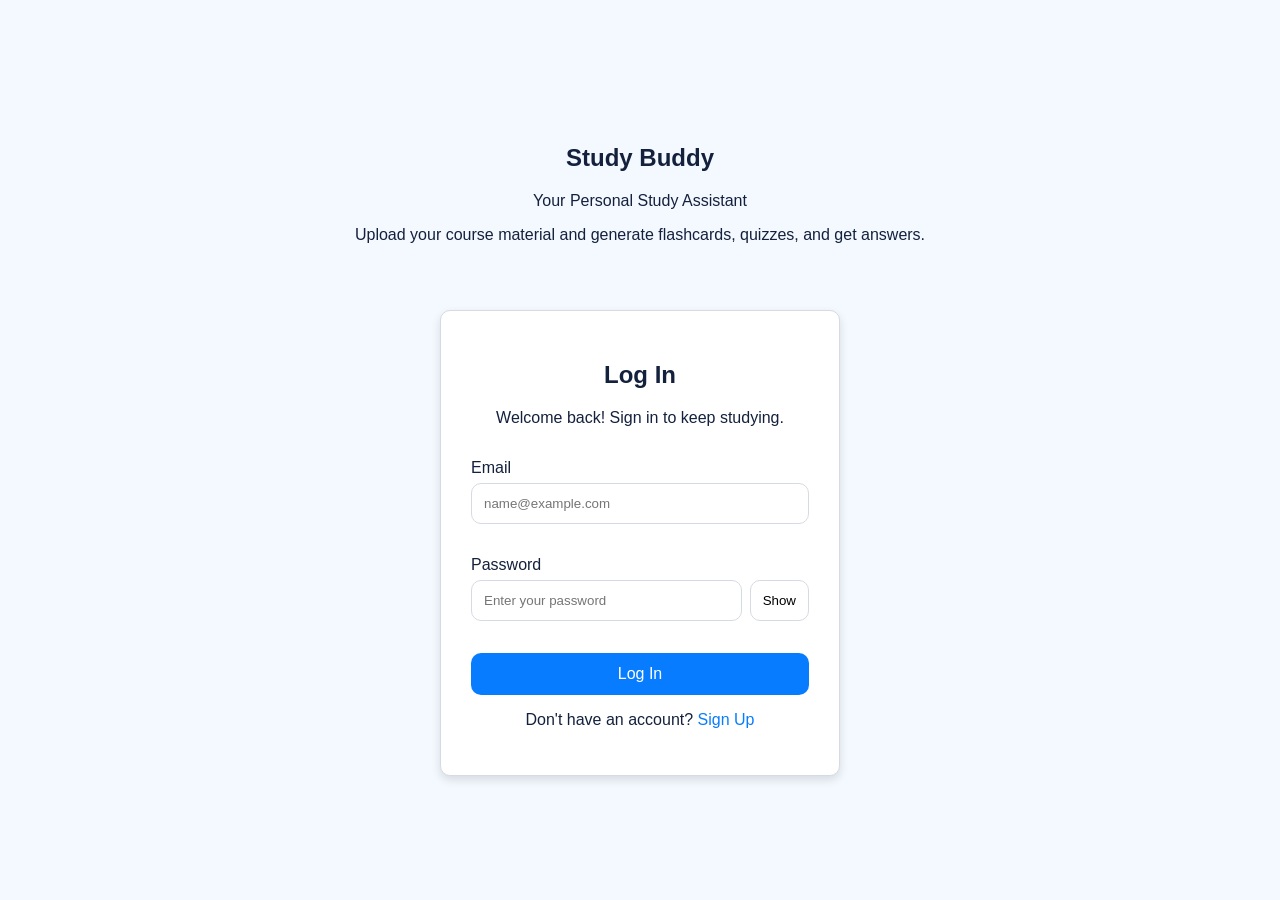
==== commit d488a751: "fix: various ui improvements - removed saved material from menu bar - made study buddy name in top l" ====
--- a/frontend/index.html
+++ b/frontend/index.html
@@ -13,7 +13,9 @@
 
 <body>
     <header class="site-header">
-        <h1>Study Buddy</h1>
+        <a href="#home" class="site-title-link">
+            <h1>Study Buddy</h1>
+        </a>
 
         <!--The #pages can be made into actual pages-->
         <nav aria-label="Main navigation">
@@ -21,7 +23,6 @@
         <a href="#flashcard-section">Flashcards</a>
         <a href="#quiz-section">Practice Quiz</a>
         <a href="#ask-section">Ask Study Buddy</a>
-        <a href="#saved">Saved Materials</a>
         <button id="logout-btn" type="button">
             Log Out
         </button>
--- a/frontend/styles.css
+++ b/frontend/styles.css
@@ -123,6 +123,11 @@
 
 .site-header h1 {
     margin: 0;
+}
+
+.site-title-link {
+    color: inherit;
+    text-decoration: none;
 }
 
 nav {
